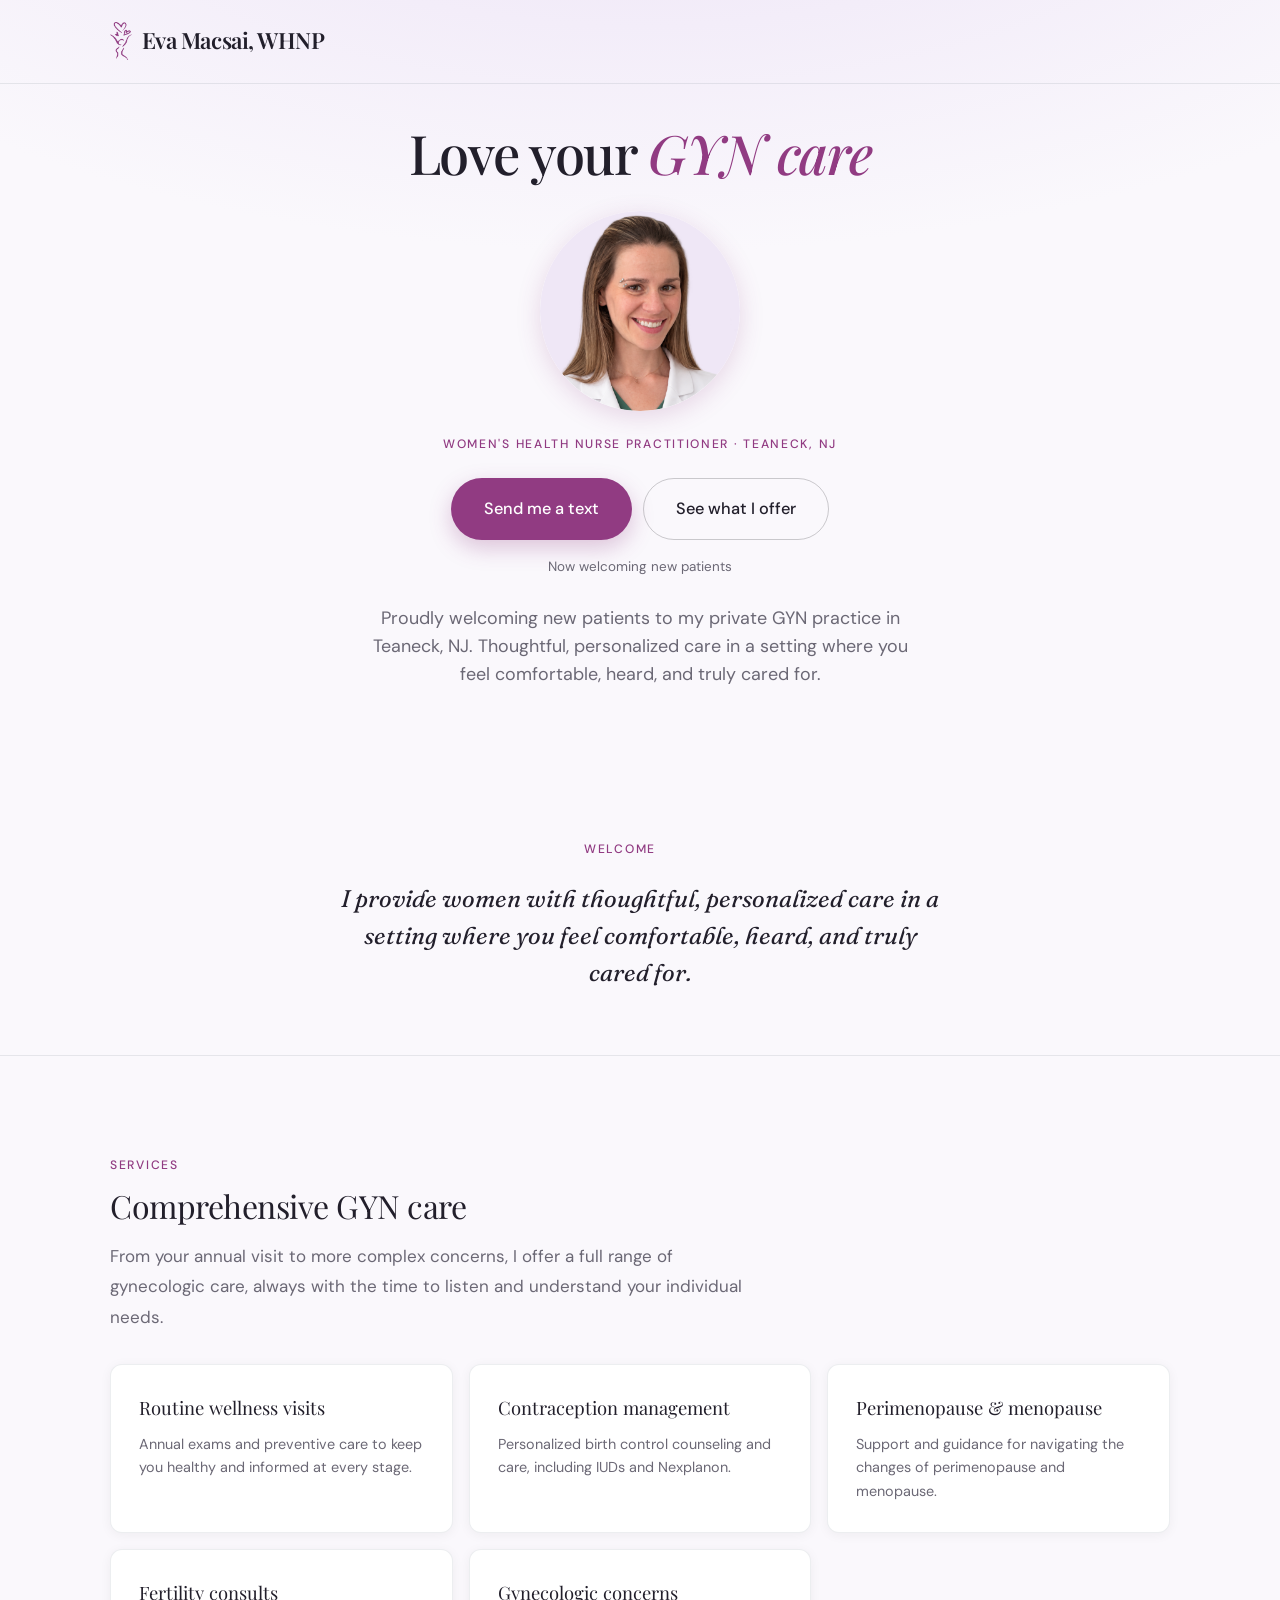
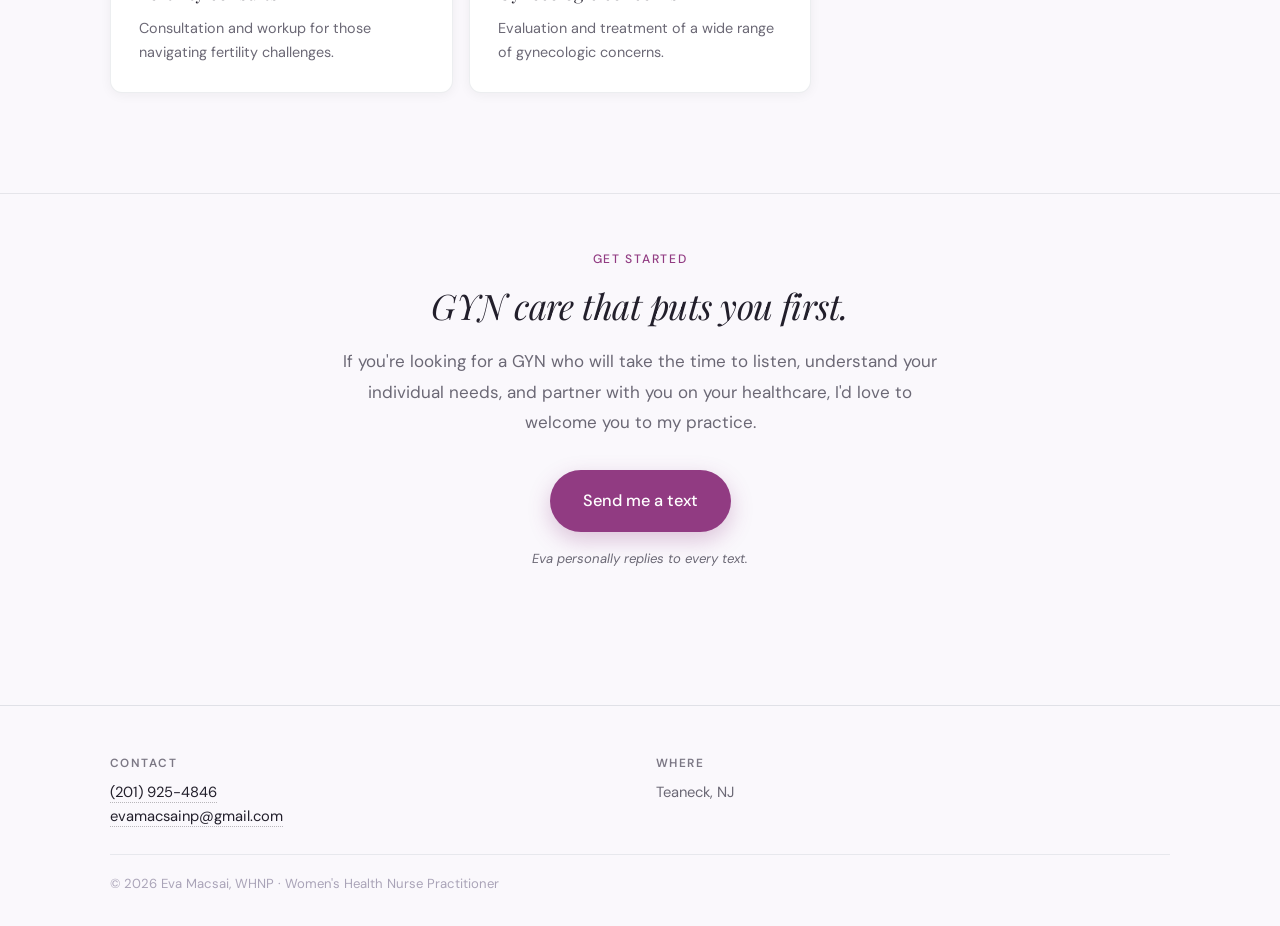
==== index.html @ fea53f20 "Remove solid lavender band on Welcome section (kills hard seam under hero); blends into page backgro" ====
<!DOCTYPE html>
<html lang="en">
<head>
  <meta charset="UTF-8">
  <meta name="viewport" content="width=device-width, initial-scale=1.0">
  <title>Eva Macsai, WHNP · Women's Health · Teaneck, NJ</title>
  <meta name="description" content="Eva Macsai, Women's Health Nurse Practitioner. A private GYN practice in Teaneck, NJ offering thoughtful, personalized care: wellness visits, contraception, menopause support, fertility consults, and more.">
  <link rel="canonical" href="https://evamacsai.com/">

  <meta property="og:type" content="website">
  <meta property="og:site_name" content="Eva Macsai, WHNP">
  <meta property="og:title" content="Eva Macsai, WHNP · Women's Health · Teaneck, NJ">
  <meta property="og:description" content="A private GYN practice in Teaneck, NJ offering thoughtful, personalized care where you feel comfortable, heard, and truly cared for.">
  <meta property="og:url" content="https://evamacsai.com/">
  <meta property="og:image" content="https://evamacsai.com/og-image.jpg">
  <meta property="og:image:width" content="1200">
  <meta property="og:image:height" content="630">
  <meta property="og:image:alt" content="Eva Macsai, WHNP, Women's Health Nurse Practitioner in Teaneck, NJ">

  <meta name="twitter:card" content="summary_large_image">
  <meta name="twitter:title" content="Eva Macsai, WHNP · Women's Health · Teaneck, NJ">
  <meta name="twitter:description" content="A private GYN practice in Teaneck, NJ offering thoughtful, personalized care where you feel comfortable, heard, and truly cared for.">
  <meta name="twitter:image" content="https://evamacsai.com/og-image.jpg">

  <meta name="theme-color" content="#913b82">
  <link rel="icon" href="favicon.svg" type="image/svg+xml">

  <link rel="preconnect" href="https://fonts.googleapis.com">
  <link rel="preconnect" href="https://fonts.gstatic.com" crossorigin>
  <link href="https://fonts.googleapis.com/css2?family=DM+Sans:wght@400;500;600&family=Fraunces:ital,wght@0,400;0,500;0,600;1,500&family=Playfair+Display:ital,wght@0,400;0,500;0,600;1,400;1,500;1,600&display=swap" rel="stylesheet">
  <link rel="stylesheet" href="style.css">
  <style>:root { --font-display: 'Playfair Display', Georgia, serif; }</style>

  <script type="application/ld+json">
  {
    "@context": "https://schema.org",
    "@type": "MedicalBusiness",
    "name": "Eva Macsai, WHNP",
    "url": "https://evamacsai.com/",
    "telephone": "+1-201-925-4846",
    "email": "evamacsainp@gmail.com",
    "description": "A private GYN practice in Teaneck, NJ offering thoughtful, personalized women's health care.",
    "medicalSpecialty": "Gynecologic",
    "priceRange": "$$",
    "address": {
      "@type": "PostalAddress",
      "addressLocality": "Teaneck",
      "addressRegion": "NJ",
      "addressCountry": "US"
    },
    "founder": {
      "@type": "Person",
      "name": "Eva Macsai",
      "jobTitle": "Women's Health Nurse Practitioner"
    },
    "makesOffer": [
      { "@type": "Offer", "itemOffered": { "@type": "MedicalProcedure", "name": "Routine wellness visits" } },
      { "@type": "Offer", "itemOffered": { "@type": "MedicalProcedure", "name": "Contraception management, including IUDs and Nexplanon" } },
      { "@type": "Offer", "itemOffered": { "@type": "MedicalProcedure", "name": "Perimenopause and menopause support" } },
      { "@type": "Offer", "itemOffered": { "@type": "MedicalProcedure", "name": "Fertility consults and workup" } },
      { "@type": "Offer", "itemOffered": { "@type": "MedicalProcedure", "name": "Evaluation and treatment of gynecologic concerns" } }
    ]
  }
  </script>

</head>
<body>
  <nav class="nav">
    <div class="container nav-inner">
      <a href="/" class="brand"><img src="logo.png" alt="" class="brand-logo"><span class="brand-text">Eva Macsai<span class="brand-suffix">, WHNP</span></span></a>
    </div>
  </nav>

  <!-- HERO -->
  <section class="hero centered" style="padding-top: 2.5rem;">
    <div class="container">
      <h1 class="h1" style="margin-bottom: 1.75rem;">Love your <em>GYN care</em></h1>
      <img src="headshot-round.png" alt="Eva Macsai, WHNP" class="hero-headshot">
      <div class="eyebrow">Women's Health Nurse Practitioner · Teaneck, NJ</div>
      <div class="btns" style="margin-top: 1.5rem;">
        <a href="sms:+12019254846?&body=Hi%20Eva%21%20I%20found%20your%20website%20and%20I%27d%20love%20to%20book%20an%20appointment%20with%20you%20%F0%9F%98%8A" class="btn btn-primary btn-hero">Send me a text</a>
        <a href="#services" class="btn btn-secondary btn-hero">See what I offer</a>
      </div>
      <p class="hero-cta-note">Now welcoming new patients</p>
      <p class="lede" style="margin-top: 1.75rem;">Proudly welcoming new patients to my private GYN practice in Teaneck, NJ. Thoughtful, personalized care in a setting where you feel comfortable, heard, and truly cared for.</p>
    </div>
  </section>

  <!-- WELCOME -->
  <section class="section" style="text-align: center; padding: 4rem 0;">
    <div class="container" style="max-width: 680px;">
      <p class="eyebrow" style="margin-bottom: 1.25rem;">Welcome</p>
      <p style="font-family: var(--font-serif); font-size: clamp(1.2rem, 3vw, 1.5rem); font-style: italic; line-height: 1.55; color: var(--c-fg); margin: 0 auto;">I provide women with thoughtful, personalized care in a setting where you feel comfortable, heard, and truly cared for.</p>
    </div>
  </section>

  <!-- SERVICES -->
  <section class="section" id="services" style="border-top: 1px solid rgba(162,171,181,0.25);">
    <div class="container">
      <p class="eyebrow" style="margin-bottom: 0.75rem;">Services</p>
      <h2 style="font-family: var(--font-display); font-size: clamp(1.5rem, 4vw, 2rem); font-weight: 400; margin-bottom: 1rem;">Comprehensive GYN care</h2>
      <p style="color: var(--c-muted); line-height: 1.8; max-width: 640px; margin-bottom: 2rem;">From your annual visit to more complex concerns, I offer a full range of gynecologic care, always with the time to listen and understand your individual needs.</p>
      <div style="display: grid; grid-template-columns: repeat(auto-fit, minmax(260px, 1fr)); gap: 1rem;">
        <div class="service-card">
          <p style="font-family: var(--font-display); font-size: 1.15rem; font-weight: 400; margin-bottom: 0.6rem;">Routine wellness visits</p>
          <p style="color: var(--c-muted); font-size: 0.9rem; line-height: 1.65; margin: 0;">Annual exams and preventive care to keep you healthy and informed at every stage.</p>
        </div>
        <div class="service-card">
          <p style="font-family: var(--font-display); font-size: 1.15rem; font-weight: 400; margin-bottom: 0.6rem;">Contraception management</p>
          <p style="color: var(--c-muted); font-size: 0.9rem; line-height: 1.65; margin: 0;">Personalized birth control counseling and care, including IUDs and Nexplanon.</p>
        </div>
        <div class="service-card">
          <p style="font-family: var(--font-display); font-size: 1.15rem; font-weight: 400; margin-bottom: 0.6rem;">Perimenopause &amp; menopause</p>
          <p style="color: var(--c-muted); font-size: 0.9rem; line-height: 1.65; margin: 0;">Support and guidance for navigating the changes of perimenopause and menopause.</p>
        </div>
        <div class="service-card">
          <p style="font-family: var(--font-display); font-size: 1.15rem; font-weight: 400; margin-bottom: 0.6rem;">Fertility consults</p>
          <p style="color: var(--c-muted); font-size: 0.9rem; line-height: 1.65; margin: 0;">Consultation and workup for those navigating fertility challenges.</p>
        </div>
        <div class="service-card">
          <p style="font-family: var(--font-display); font-size: 1.15rem; font-weight: 400; margin-bottom: 0.6rem;">Gynecologic concerns</p>
          <p style="color: var(--c-muted); font-size: 0.9rem; line-height: 1.65; margin: 0;">Evaluation and treatment of a wide range of gynecologic concerns.</p>
        </div>
      </div>
    </div>
  </section>

  <!-- CLOSING / INVITATION -->
  <section class="section" style="border-top: 1px solid rgba(162,171,181,0.25); text-align: center; padding-top: 3.5rem; padding-bottom: 3.5rem;">
    <div class="container" style="max-width: 640px;">
      <p class="eyebrow" style="margin-bottom: 1rem;">Get started</p>
      <h2 style="font-family: var(--font-display); font-size: clamp(1.5rem, 4vw, 2.2rem); font-weight: 400; font-style: italic; margin-bottom: 1.25rem;">GYN care that puts you first.</h2>
      <p style="color: var(--c-muted); line-height: 1.8; margin-bottom: 2rem;">If you're looking for a GYN who will take the time to listen, understand your individual needs, and partner with you on your healthcare, I'd love to welcome you to my practice.</p>
      <div class="btns" style="justify-content: center; margin-bottom: 1rem;">
        <a href="sms:+12019254846?&body=Hi%20Eva%21%20I%20found%20your%20website%20and%20I%27d%20love%20to%20book%20an%20appointment%20with%20you%20%F0%9F%98%8A" class="btn btn-primary btn-hero">Send me a text</a>
      </div>
      <p style="font-size: 0.82rem; color: var(--c-muted); font-style: italic;">Eva personally replies to every text.</p>
    </div>
  </section>

  <footer class="footer">
    <div class="container">
      <div class="footer-grid">
        <div>
          <h4>Contact</h4>
          <a href="tel:+12019254846">(201) 925-4846</a><br>
          <a href="mailto:evamacsainp@gmail.com">evamacsainp@gmail.com</a>
        </div>
        <div>
          <h4>Where</h4>
          Teaneck, NJ
        </div>
      </div>
      <div class="footer-bottom">
        © 2026 Eva Macsai, WHNP · Women's Health Nurse Practitioner
      </div>
    </div>
  </footer>

</body>
</html>
---- style.css ----
:root {
  --c-cyan: #b489d6;
  --c-cyan-light: #ddccef;
  --c-mauve: #913b82;
  --c-gray-mid: #7c7885;
  --c-gray-light: #aaa4b8;
  --c-bg: #faf8fc;
  --c-fg: #221f2b;
  --c-muted: #6b6875;
  --font-serif: 'Fraunces', Georgia, serif;
  --font-sans: 'DM Sans', system-ui, -apple-system, sans-serif;
  /* --font-display is set inline in templates/base.html from render.py's DISPLAY_FONT constant.
     Edit DISPLAY_FONT in render.py to swap; the default below is a safety fallback. */
  --font-display: 'Playfair Display', Georgia, serif;
  --max: 1100px;
}

* { box-sizing: border-box; margin: 0; padding: 0; }

html { scroll-behavior: smooth; }

body {
  font-family: var(--font-sans);
  font-size: 17px;
  line-height: 1.6;
  color: var(--c-fg);
  background: radial-gradient(1100px 560px at 50% 90px, #e7d8f5, var(--c-bg) 68%) no-repeat var(--c-bg);
  -webkit-font-smoothing: antialiased;
  text-rendering: optimizeLegibility;
}
/* On wider screens the glow becomes a defined "spotlight" — soften it into a
   gentle ambient top-wash so desktop doesn't read as busy. */
@media (min-width: 768px) {
  body {
    background: radial-gradient(1700px 780px at 50% -200px, #ece2f6, var(--c-bg) 58%) no-repeat var(--c-bg);
  }
}

.container {
  max-width: var(--max);
  margin: 0 auto;
  padding: 0 1.25rem;
}

/* Nav */
.nav {
  padding: 1.4rem 0;
  border-bottom: 1px solid rgba(162, 171, 181, 0.25);
}
.nav-inner {
  display: flex;
  align-items: baseline;
  justify-content: space-between;
}
.brand {
  font-family: var(--font-display);
  font-weight: 600;
  font-size: 1.4rem;
  letter-spacing: -0.02em;
  color: var(--c-fg);
  text-decoration: none;
  display: inline-flex;
  align-items: center;
  gap: 10px;
}
.brand-logo {
  height: 38px;
  width: auto;
  display: block;
}
/* Large centered logo mark for the homepage hero */
.hero-logo {
  height: 120px;
  width: auto;
  display: block;
  margin: 0 auto 1.25rem;
}
/* Circular framed headshot for the homepage hero */
.hero-headshot {
  width: 200px;
  height: 200px;
  border-radius: 50%;
  display: block;
  margin: 0 auto 1.5rem;
  box-shadow: 0 6px 24px rgba(145, 59, 130, 0.18);
}
.nav-links {
  display: flex;
  gap: 1.6rem;
  font-size: 0.95rem;
}
.nav-links a {
  color: var(--c-fg);
  text-decoration: none;
  transition: color 0.15s ease;
}
.nav-links a:hover, .nav-links a.active { color: var(--c-mauve); }
.nav-links a.active {
  text-decoration: underline;
  text-decoration-thickness: 2px;
  text-underline-offset: 6px;
}
/* Primary call-to-action in the nav — always visually obvious */
.nav-links a.nav-cta {
  background: var(--c-cyan);
  color: var(--c-fg);
  padding: 0.55rem 1.2rem;
  border-radius: 999px;
  font-weight: 600;
  text-decoration: none;
  transition: background 0.12s ease, transform 0.12s ease;
}
.nav-links a.nav-cta:hover {
  background: #9d6cc6;
  color: var(--c-fg);
  transform: translateY(-1px);
}

/* Hero */
.hero {
  padding: 4.5rem 0 3.5rem;
}
.hero.compact {
  padding: 2.5rem 0 1.5rem;
}
/* Homepage hero: centered on all viewports (mobile already centers all
   heroes via the 480px media query below). */
.hero.centered .container { text-align: center; }
.hero.centered .lede { margin-left: auto; margin-right: auto; }
.hero.centered .btns { justify-content: center; }
.eyebrow {
  font-size: 0.76rem;
  letter-spacing: 0.14em;
  text-transform: uppercase;
  color: var(--c-mauve);
  font-weight: 500;
  margin-bottom: 1.1rem;
}
.h1 {
  font-family: var(--font-display);
  font-weight: 500;
  font-size: clamp(2.2rem, 5.5vw, 3.4rem);
  line-height: 1.08;
  letter-spacing: -0.025em;
  margin-bottom: 1.25rem;
  color: var(--c-fg);
}
.h1 em {
  font-style: italic;
  color: var(--c-mauve);
}
.lede {
  font-size: 1.12rem;
  color: var(--c-muted);
  max-width: 540px;
  margin-bottom: 2rem;
  line-height: 1.55;
}

/* Buttons */
.btns { display: flex; gap: 0.7rem; flex-wrap: wrap; }
.btn[href^="tel:"] { pointer-events: none; cursor: default; opacity: 0.55; }
@media (pointer: coarse) {
  .btn[href^="tel:"] { pointer-events: auto; cursor: pointer; opacity: 1; }
}
.btn {
  display: inline-block;
  padding: 0.85rem 1.4rem;
  border-radius: 999px;
  font-weight: 500;
  font-size: 0.95rem;
  text-decoration: none;
  transition: transform 0.12s ease, background 0.12s ease, border-color 0.15s ease, color 0.15s ease;
  border: 1px solid transparent;
  cursor: pointer;
  font-family: inherit;
}
.btn-primary {
  background: var(--c-mauve);
  color: #fff;
}
.btn-primary:hover { background: #7c3370; }
.btn-secondary {
  background: transparent;
  color: var(--c-fg);
  border-color: rgba(31, 31, 34, 0.22);
}
.btn-secondary:hover { border-color: var(--c-mauve); color: var(--c-mauve); }
.btn-hero {
  padding: 1.05rem 2rem;
  font-size: 1.02rem;
}
.btn-hero.btn-primary {
  box-shadow: 0 8px 22px rgba(145, 59, 130, 0.28);
}
.btn-hero.btn-primary:hover {
  box-shadow: 0 10px 26px rgba(145, 59, 130, 0.34);
  transform: translateY(-1px);
}
.hero-cta-note {
  font-size: 0.84rem;
  color: var(--c-muted);
  margin-top: 1rem;
}

/* Sections */
.section { padding: 6.25rem 0; }
.section h2 {
  font-family: var(--font-serif);
  font-weight: 500;
  font-size: clamp(1.7rem, 4vw, 2.2rem);
  letter-spacing: -0.015em;
  margin-bottom: 1.4rem;
  line-height: 1.15;
}
.section p { margin-bottom: 0.9rem; max-width: 600px; }
.section p:last-child { margin-bottom: 0; }

/* Schedule snapshot (homepage) */
.snapshot-row {
  display: grid;
  grid-template-columns: 3.2rem 1fr auto;
  gap: 0.9rem;
  padding: 0.7rem 0;
  border-bottom: 1px solid rgba(162, 171, 181, 0.22);
  font-size: 0.97rem;
  align-items: center;
}
.snapshot-row:last-of-type { border-bottom: none; }
.snapshot-day {
  font-weight: 600;
  font-size: 0.78rem;
  letter-spacing: 0.08em;
  text-transform: uppercase;
  color: var(--c-gray-mid);
}
.snapshot-time { font-weight: 500; color: var(--c-fg); margin-right: 0.45rem; }
.tag {
  font-size: 0.74rem;
  letter-spacing: 0.04em;
  padding: 0.22rem 0.65rem;
  border-radius: 999px;
  white-space: nowrap;
  font-weight: 500;
}
.tag-hiit { background: var(--c-cyan); color: var(--c-fg); }
.tag-strength { background: var(--c-mauve); color: #fff; }
.tag-pre { background: var(--c-cyan-light); color: var(--c-fg); }
.tag-1on1 { background: rgba(162, 171, 181, 0.35); color: var(--c-fg); }

.see-more {
  display: inline-block;
  margin-top: 1.4rem;
  color: var(--c-mauve);
  text-decoration: none;
  font-weight: 500;
  font-size: 0.95rem;
}
.see-more:hover { color: var(--c-fg); }

/* Full schedule day blocks */
.day-block { padding: 1.6rem 0; border-top: 1px solid rgba(162, 171, 181, 0.25); }
.day-block:first-child { border-top: none; padding-top: 0.5rem; }
.day-block h3 {
  font-family: var(--font-sans);
  font-weight: 600;
  font-size: 0.78rem;
  letter-spacing: 0.12em;
  text-transform: uppercase;
  color: var(--c-mauve);
  margin-bottom: 0.85rem;
}
.session {
  display: grid;
  grid-template-columns: 5.5rem 1fr;
  gap: 0.9rem;
  padding: 0.55rem 0;
  align-items: baseline;
}
.session-time { color: var(--c-fg); font-weight: 500; font-variant-numeric: tabular-nums; }
.session-name { color: var(--c-fg); }
.session-note { color: var(--c-muted); font-size: 0.86rem; display: block; margin-top: 0.1rem; }
.session-closed { color: var(--c-gray-light); font-style: italic; padding: 0.4rem 0; }

/* Services grid (homepage) */
.service-card {
  background: #fff;
  border-radius: 12px;
  padding: 1.75rem;
  border: 1px solid rgba(162, 171, 181, 0.2);
  box-shadow: 0 2px 12px rgba(0, 0, 0, 0.05);
  transition: transform 0.2s ease, box-shadow 0.2s ease;
}
.service-card:hover {
  transform: translateY(-3px);
  box-shadow: 0 6px 20px rgba(0, 0, 0, 0.09);
}

/* Testimonial */
.quote {
  font-family: var(--font-serif);
  font-weight: 400;
  font-size: 1.18rem;
  line-height: 1.5;
  color: var(--c-fg);
  margin-bottom: 0.55rem;
  padding-left: 1.4rem;
  border-left: 2px solid var(--c-cyan);
  max-width: 600px;
}
.quote-attr {
  font-size: 0.9rem;
  color: var(--c-muted);
  padding-left: 1.4rem;
  margin-bottom: 2.2rem;
}
.quote-attr:last-child { margin-bottom: 0; }

/* Form */
form .field { margin-bottom: 1.15rem; }
form label {
  display: block;
  font-size: 0.84rem;
  color: var(--c-gray-mid);
  margin-bottom: 0.35rem;
  font-weight: 500;
  letter-spacing: 0.01em;
}
form input, form textarea, form select {
  width: 100%;
  padding: 0.75rem 0.9rem;
  border: 1px solid rgba(31, 31, 34, 0.16);
  border-radius: 8px;
  font-family: inherit;
  font-size: 1rem;
  background: #fff;
  color: var(--c-fg);
  transition: border-color 0.15s ease, box-shadow 0.15s ease;
}
form input:focus, form textarea:focus, form select:focus {
  outline: none;
  border-color: var(--c-cyan);
  box-shadow: 0 0 0 3px rgba(180, 137, 214, 0.3);
}
form input:user-invalid, form textarea:user-invalid,
form input[aria-invalid="true"], form textarea[aria-invalid="true"] {
  border-color: #c53030;
  box-shadow: 0 0 0 3px rgba(197, 48, 48, 0.15);
}
form .err {
  display: block;
  margin-top: 0.35rem;
  font-size: 0.82rem;
  color: #c53030;
  line-height: 1.3;
}
form .err:empty { display: none; }
form textarea { min-height: 120px; resize: vertical; line-height: 1.5; }
.field-group-hint { font-size: 0.88rem; color: var(--c-muted); margin: 0.4rem 0 0.8rem; }

/* Optional extra questions on the inquiry form (simple by default, expandable) */
form .form-more {
  margin: 0.4rem 0 1.4rem;
  border: 1px solid rgba(31, 31, 34, 0.12);
  border-radius: 8px;
  background: #fff;
}
form .form-more summary {
  cursor: pointer;
  padding: 0.85rem 1rem;
  font-size: 0.9rem;
  font-weight: 500;
  color: var(--c-mauve);
}
form .form-more summary:hover { color: var(--c-fg); }
form .form-more[open] summary {
  border-bottom: 1px solid rgba(31, 31, 34, 0.08);
  margin-bottom: 1rem;
}
form .form-more .field { padding: 0 1rem; }
form .form-more .field:last-child { padding-bottom: 1.1rem; }

/* Breadcrumbs (inner pages only) */
.breadcrumbs { font-size: 0.85rem; color: var(--c-muted); padding: 1rem 0 0; font-family: var(--font-sans); }
.breadcrumbs a { color: var(--c-fg); text-decoration: none; border-bottom: 1px dotted rgba(31, 31, 34, 0.3); }
.breadcrumbs a:hover { border-bottom-color: var(--c-fg); }
.breadcrumbs .sep { color: var(--c-gray-light); margin: 0 0.25rem; }
.breadcrumbs [aria-current="page"] { color: var(--c-fg); }

.note {
  background: rgba(221, 204, 239, 0.35);
  border-left: 3px solid var(--c-cyan);
  padding: 0.9rem 1.1rem;
  border-radius: 6px;
  font-size: 0.93rem;
  color: var(--c-fg);
  margin-bottom: 1.6rem;
  max-width: 600px;
  line-height: 1.5;
}

/* Footer */
.footer {
  padding: 3rem 0 2rem;
  margin-top: 5rem;
  border-top: 1px solid rgba(162, 171, 181, 0.3);
  color: var(--c-muted);
  font-size: 0.92rem;
}
.footer-grid {
  display: grid;
  grid-template-columns: 1fr 1fr;
  gap: 2rem;
  margin-bottom: 1.6rem;
}
.footer-grid h4 {
  font-size: 0.74rem;
  letter-spacing: 0.12em;
  text-transform: uppercase;
  color: var(--c-gray-mid);
  margin-bottom: 0.55rem;
  font-weight: 600;
}
.footer-grid a { color: var(--c-fg); text-decoration: none; border-bottom: 1px dotted rgba(31, 31, 34, 0.3); }
.footer-grid a:hover { color: var(--c-mauve); border-bottom-color: var(--c-mauve); }
.footer-bottom {
  font-size: 0.82rem;
  color: var(--c-gray-light);
  padding-top: 1.1rem;
  border-top: 1px solid rgba(162, 171, 181, 0.22);
}

@media (max-width: 480px) {
  .nav-links { gap: 1.1rem; font-size: 0.9rem; }
  .snapshot-row { grid-template-columns: 2.6rem 1fr; gap: 0.6rem; }
  .snapshot-row .tag { grid-column: 1 / -1; justify-self: start; margin-top: 0.15rem; }
  .footer-grid { grid-template-columns: 1fr; gap: 1.4rem; }
  .hero { padding: 3rem 0 2.5rem; }
  .hero .container { text-align: center; }
  .hero .btns { justify-content: center; }
  .session { grid-template-columns: 4.6rem 1fr; }
  .section { padding: 3.75rem 0; }
  /* Full-width stacked CTA buttons on mobile */
  .btns { flex-direction: column; gap: 0.7rem; }
  .btns .btn { width: 100%; }
}
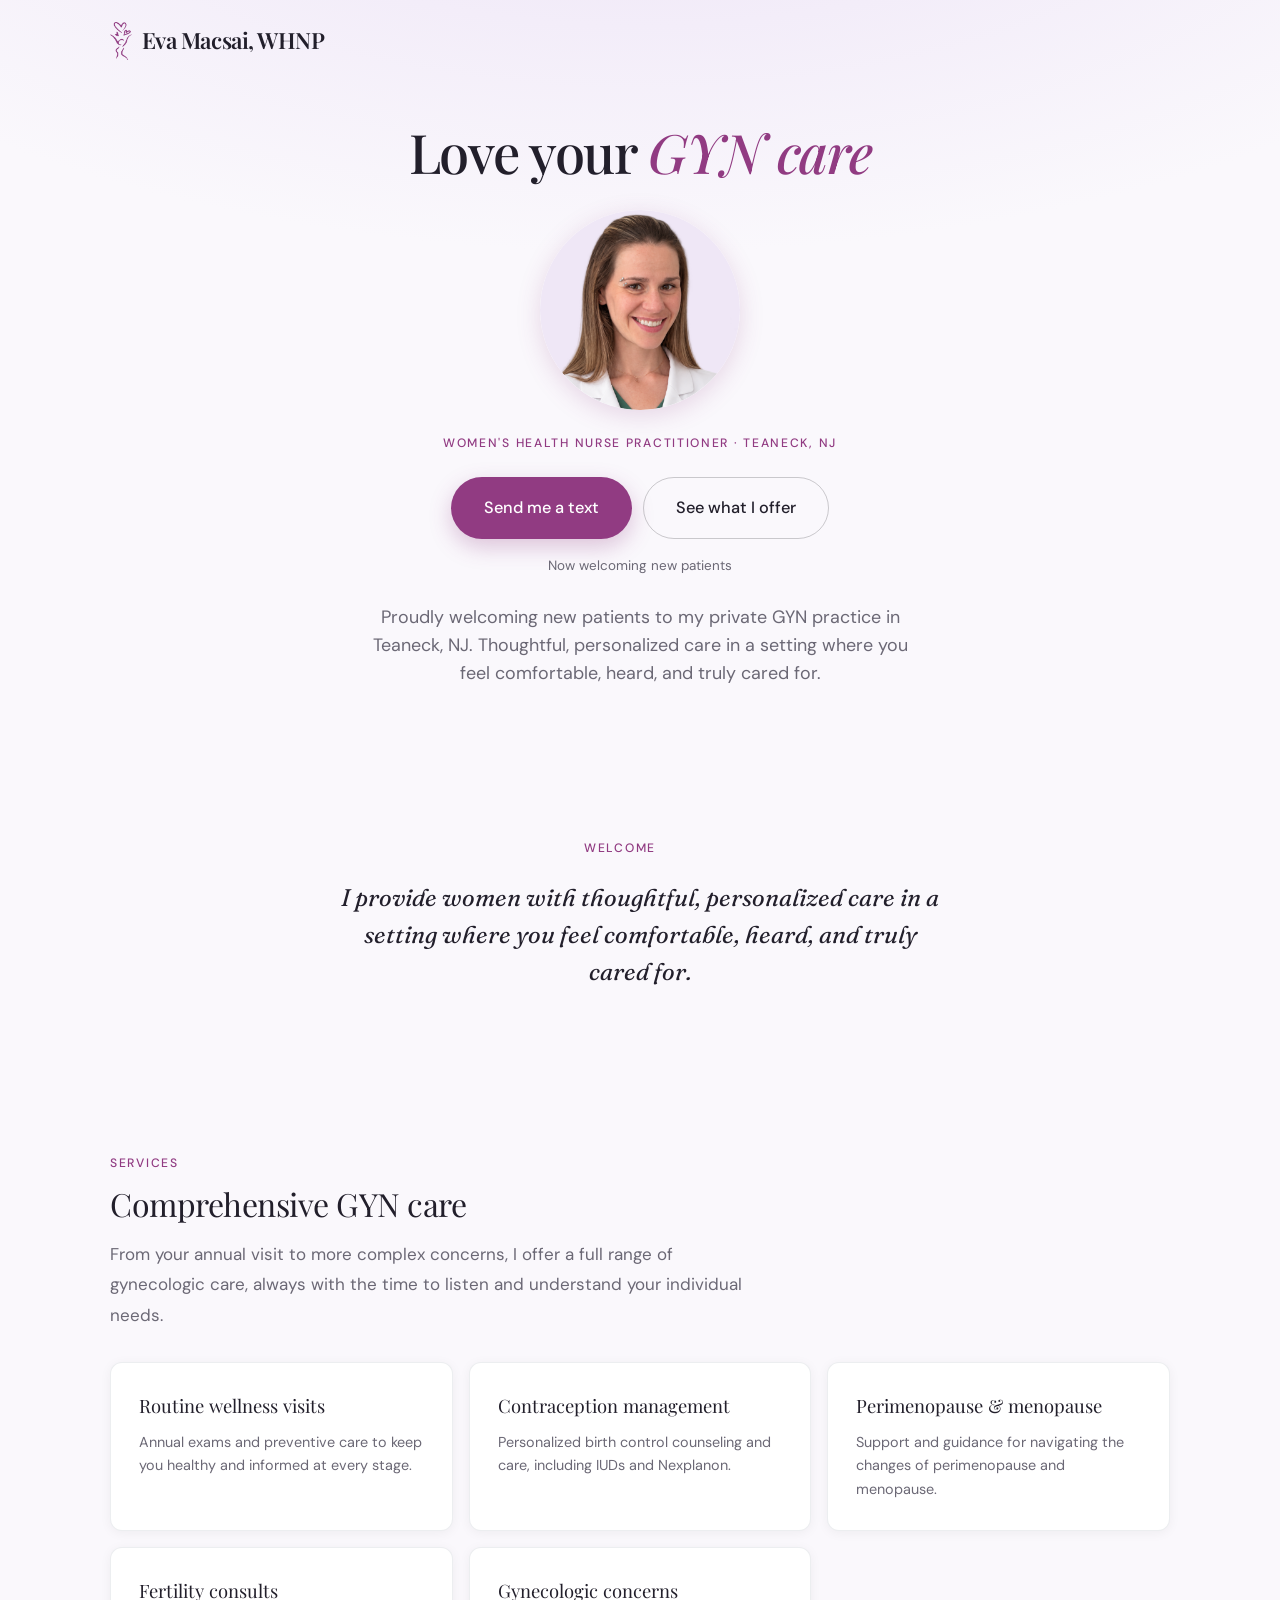
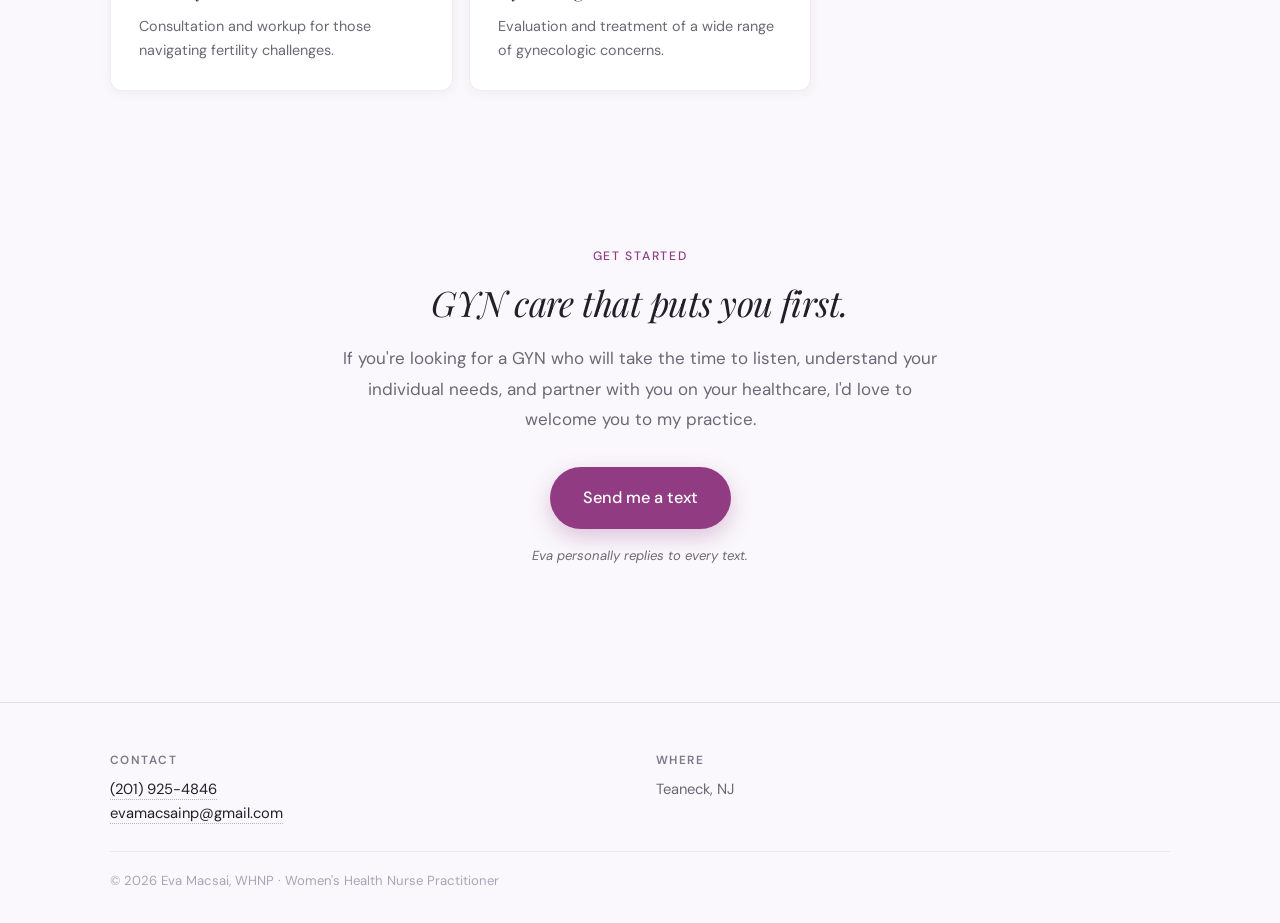
==== commit 5042b189: "Remove orphaned divider lines (services/closing dividers + nav border) now that sections share one b" ====
--- a/index.html
+++ b/index.html
@@ -95,7 +95,7 @@
   </section>
 
   <!-- SERVICES -->
-  <section class="section" id="services" style="border-top: 1px solid rgba(162,171,181,0.25);">
+  <section class="section" id="services">
     <div class="container">
       <p class="eyebrow" style="margin-bottom: 0.75rem;">Services</p>
       <h2 style="font-family: var(--font-display); font-size: clamp(1.5rem, 4vw, 2rem); font-weight: 400; margin-bottom: 1rem;">Comprehensive GYN care</h2>
@@ -126,7 +126,7 @@
   </section>
 
   <!-- CLOSING / INVITATION -->
-  <section class="section" style="border-top: 1px solid rgba(162,171,181,0.25); text-align: center; padding-top: 3.5rem; padding-bottom: 3.5rem;">
+  <section class="section" style="text-align: center; padding-top: 3.5rem; padding-bottom: 3.5rem;">
     <div class="container" style="max-width: 640px;">
       <p class="eyebrow" style="margin-bottom: 1rem;">Get started</p>
       <h2 style="font-family: var(--font-display); font-size: clamp(1.5rem, 4vw, 2.2rem); font-weight: 400; font-style: italic; margin-bottom: 1.25rem;">GYN care that puts you first.</h2>
--- a/style.css
+++ b/style.css
@@ -45,7 +45,6 @@
 /* Nav */
 .nav {
   padding: 1.4rem 0;
-  border-bottom: 1px solid rgba(162, 171, 181, 0.25);
 }
 .nav-inner {
   display: flex;
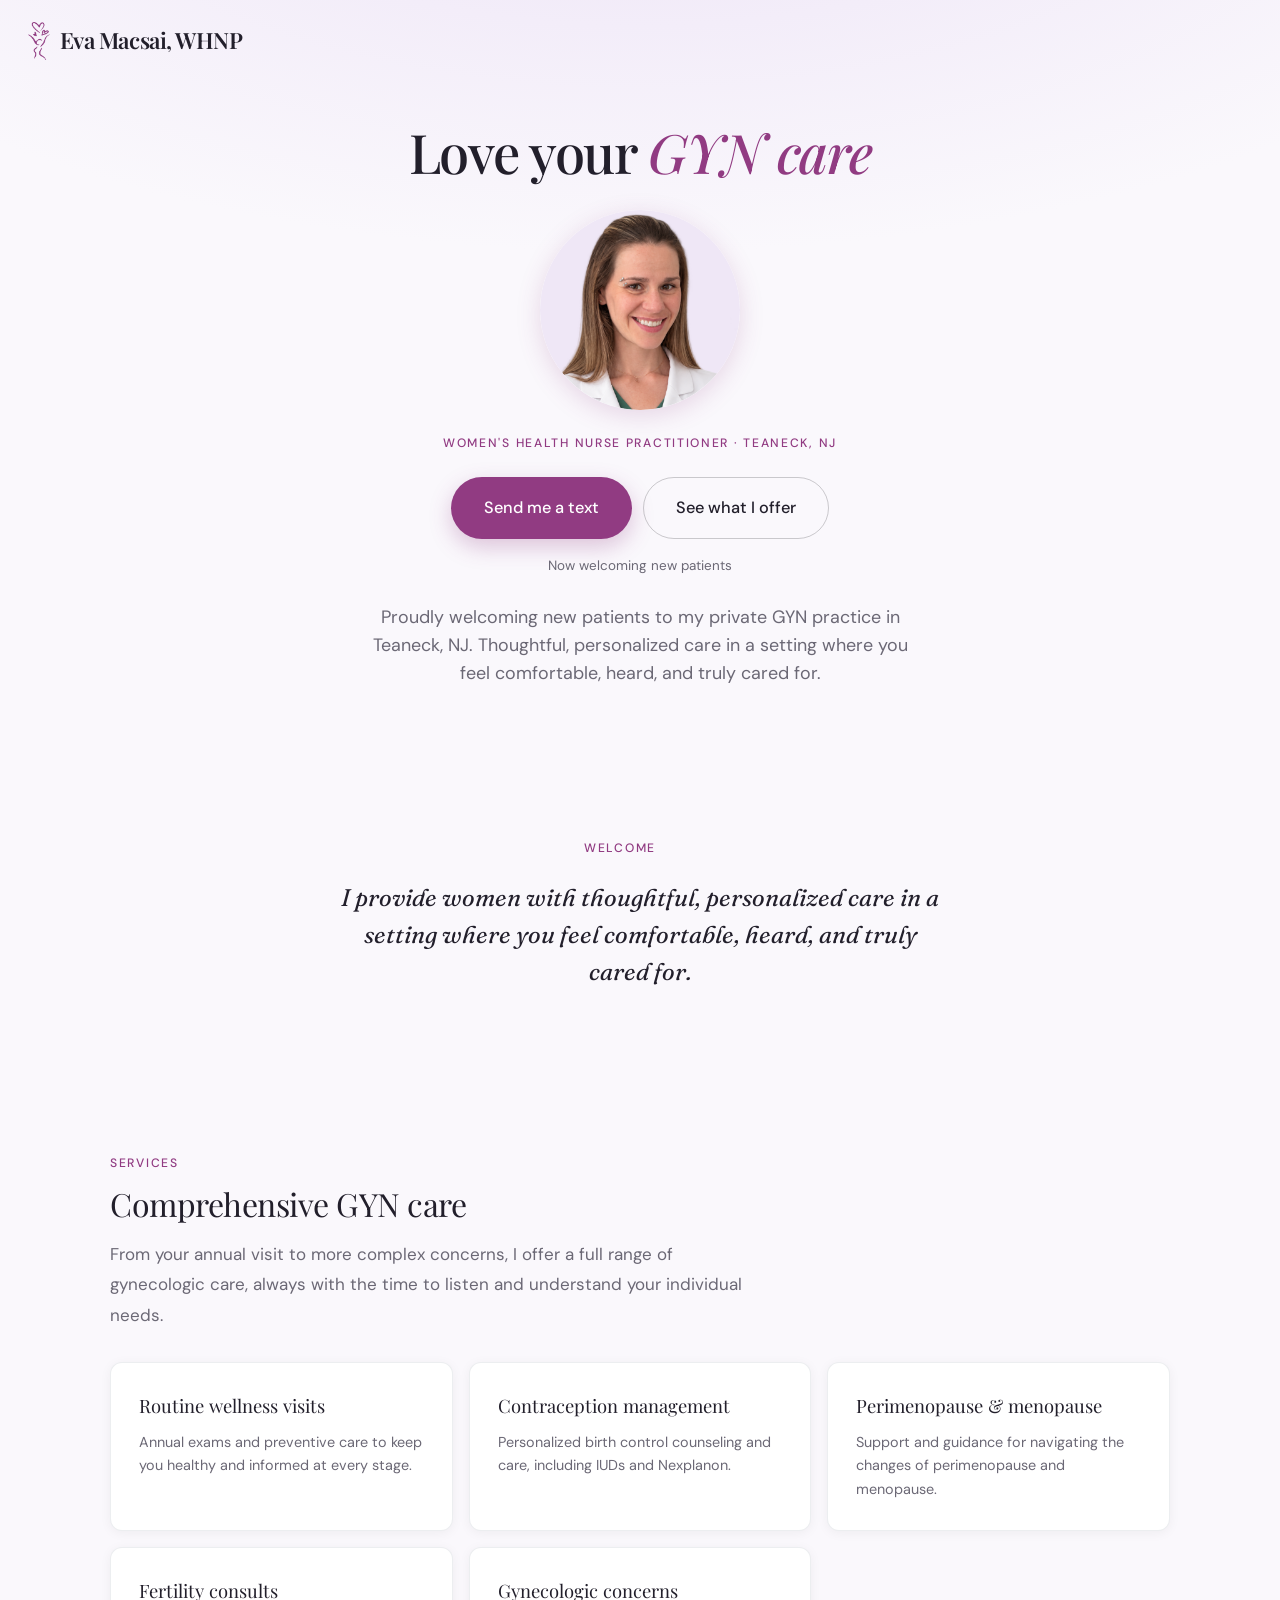
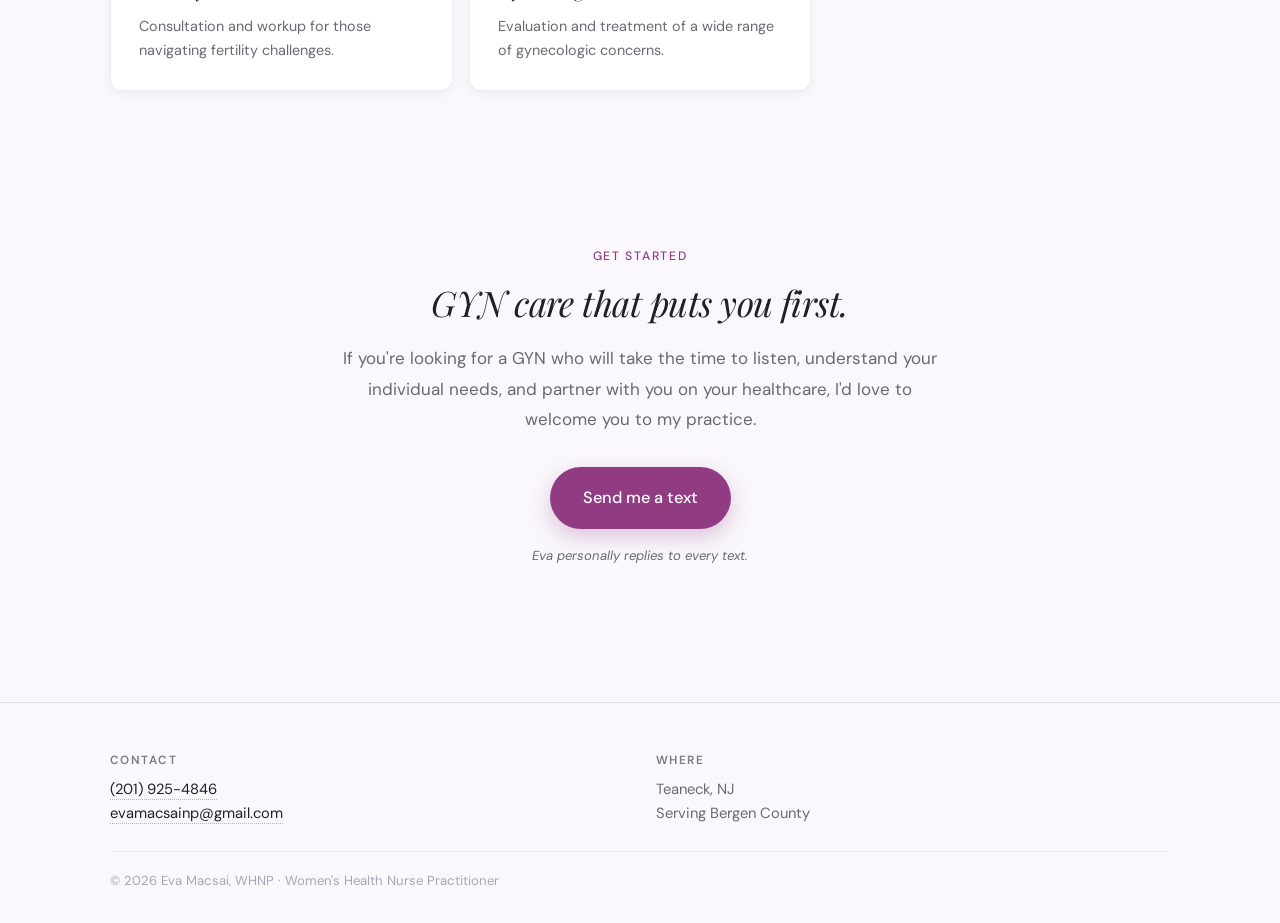
==== commit bcbcbd4a: "Footer: add 'Serving Bergen County' to Where (match Nikfit)" ====
--- a/index.html
+++ b/index.html
@@ -148,7 +148,8 @@
         </div>
         <div>
           <h4>Where</h4>
-          Teaneck, NJ
+          Teaneck, NJ<br>
+          Serving Bergen County
         </div>
       </div>
       <div class="footer-bottom">
--- a/style.css
+++ b/style.css
@@ -46,6 +46,13 @@
 .nav {
   padding: 1.4rem 0;
 }
+/* Nav spans full width so the logo/name hugs the left edge instead of
+   floating in from the centered content column on wide screens. */
+.nav .container {
+  max-width: 100%;
+  padding-left: 1.75rem;
+  padding-right: 1.75rem;
+}
 .nav-inner {
   display: flex;
   align-items: baseline;
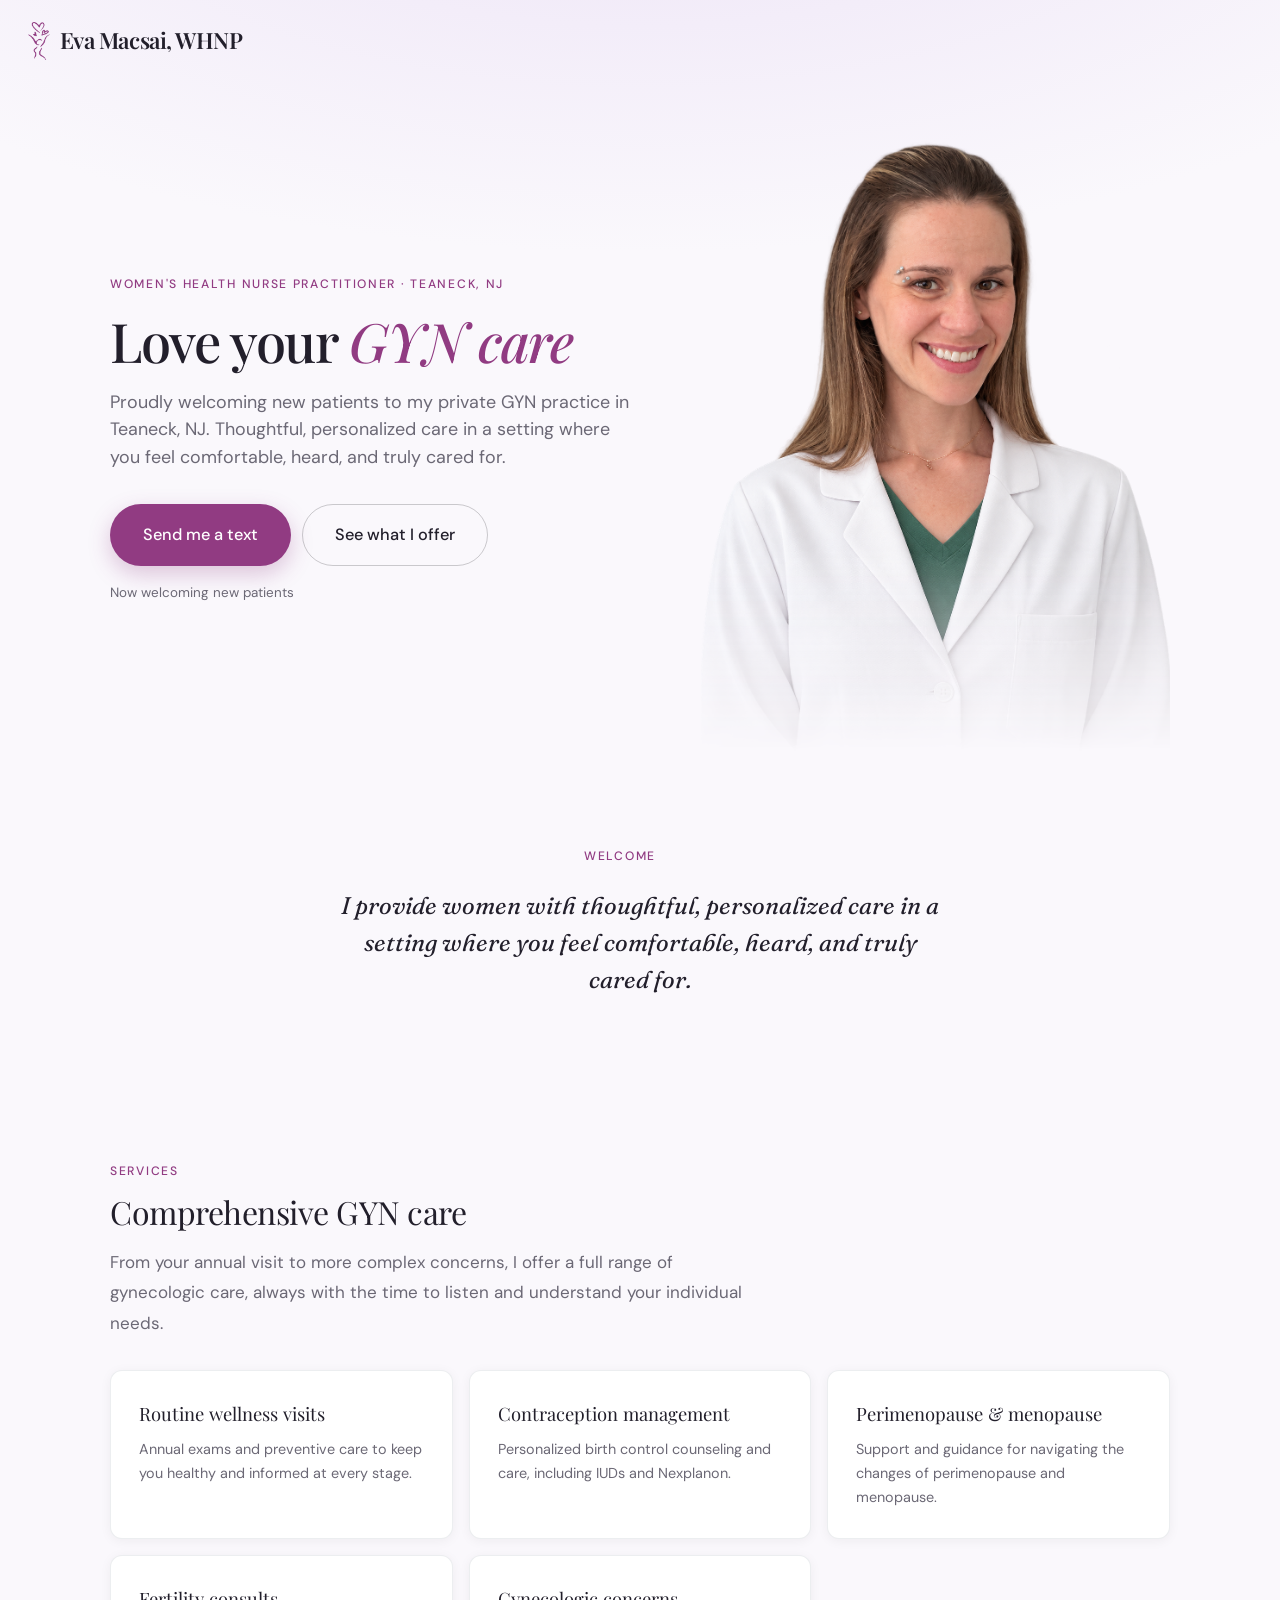
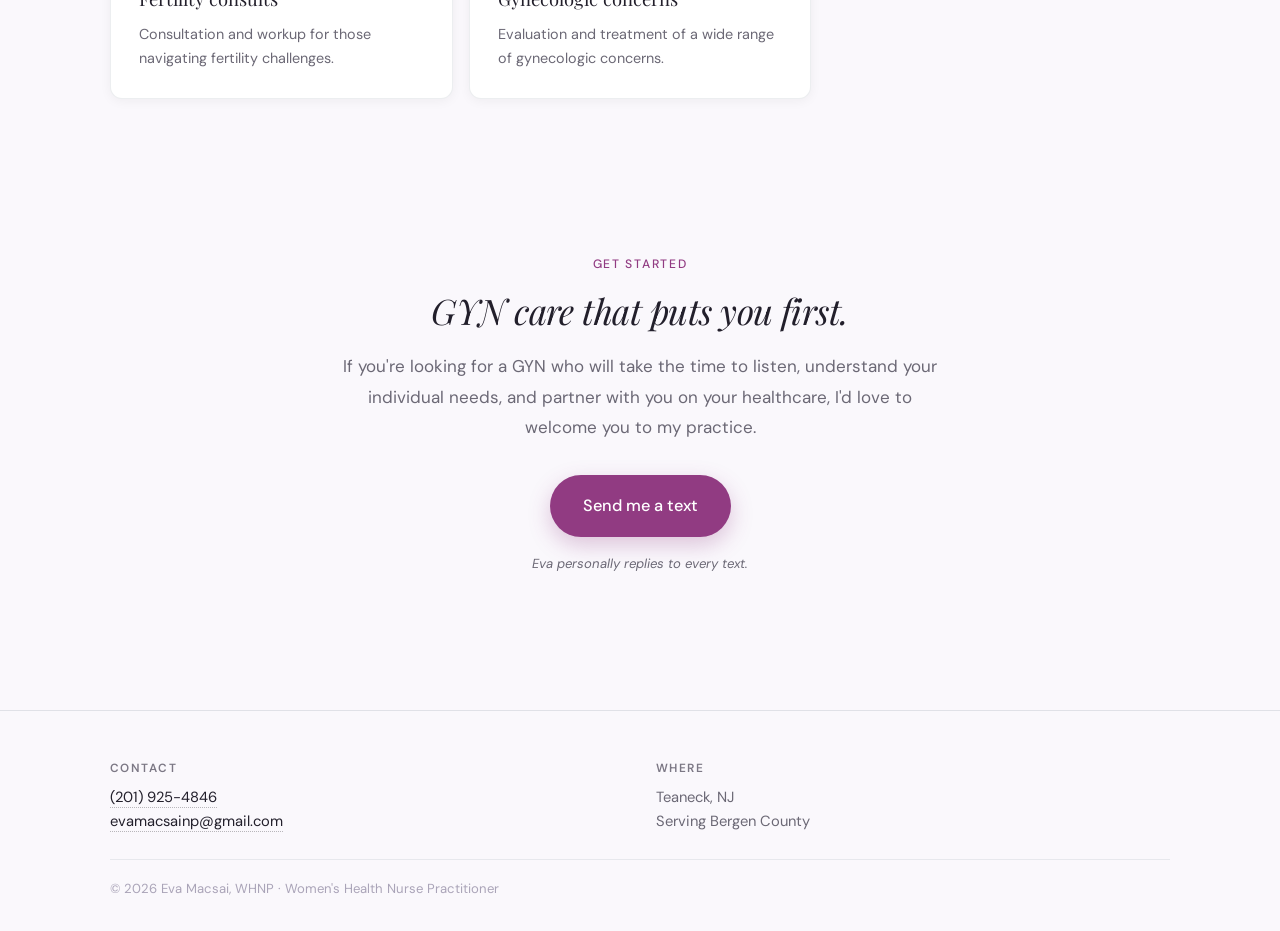
==== commit 098144ca: "Add desktop two-column hero (text left, photo right); mobile unchanged" ====
--- a/index.html
+++ b/index.html
@@ -23,7 +23,8 @@
   <meta name="twitter:image" content="https://evamacsai.com/og-image.jpg">
 
   <meta name="theme-color" content="#913b82">
-  <link rel="icon" href="favicon.svg" type="image/svg+xml">
+  <link rel="icon" type="image/png" href="favicon.png">
+  <link rel="apple-touch-icon" href="favicon.png">
 
   <link rel="preconnect" href="https://fonts.googleapis.com">
   <link rel="preconnect" href="https://fonts.gstatic.com" crossorigin>
@@ -39,6 +40,7 @@
     "url": "https://evamacsai.com/",
     "telephone": "+1-201-925-4846",
     "email": "evamacsainp@gmail.com",
+    "image": "https://evamacsai.com/og-image.jpg",
     "description": "A private GYN practice in Teaneck, NJ offering thoughtful, personalized women's health care.",
     "medicalSpecialty": "Gynecologic",
     "priceRange": "$$",
@@ -46,8 +48,10 @@
       "@type": "PostalAddress",
       "addressLocality": "Teaneck",
       "addressRegion": "NJ",
+      "postalCode": "07666",
       "addressCountry": "US"
     },
+    "areaServed": { "@type": "AdministrativeArea", "name": "Bergen County, NJ" },
     "founder": {
       "@type": "Person",
       "name": "Eva Macsai",
@@ -71,8 +75,27 @@
     </div>
   </nav>
 
+  <!-- HERO (desktop two-column) -->
+  <section class="hero hero-desk" style="padding-top: 2.75rem; padding-bottom: 2rem;">
+    <div class="container hero-2col">
+      <div class="col-text">
+        <div class="eyebrow">Women's Health Nurse Practitioner · Teaneck, NJ</div>
+        <h1 class="h1" style="margin-top:0.6rem; margin-bottom:1.1rem;">Love your <em>GYN care</em></h1>
+        <p class="lede">Proudly welcoming new patients to my private GYN practice in Teaneck, NJ. Thoughtful, personalized care in a setting where you feel comfortable, heard, and truly cared for.</p>
+        <div class="btns" style="margin-top:1.75rem;">
+          <a href="sms:+12019254846?&body=Hi%20Eva%21%20I%20found%20your%20website%20and%20I%27d%20love%20to%20book%20an%20appointment%20with%20you%20%F0%9F%98%8A" class="btn btn-primary btn-hero">Send me a text</a>
+          <a href="#services" class="btn btn-secondary btn-hero">See what I offer</a>
+        </div>
+        <p class="hero-cta-note">Now welcoming new patients</p>
+      </div>
+      <div class="col-photo">
+        <img src="headshot-faded.png" alt="Eva Macsai, WHNP">
+      </div>
+    </div>
+  </section>
+
   <!-- HERO -->
-  <section class="hero centered" style="padding-top: 2.5rem;">
+  <section class="hero centered hero-mob" style="padding-top: 2.5rem;">
     <div class="container">
       <h1 class="h1" style="margin-bottom: 1.75rem;">Love your <em>GYN care</em></h1>
       <img src="headshot-round.png" alt="Eva Macsai, WHNP" class="hero-headshot">
--- a/style.css
+++ b/style.css
@@ -450,3 +450,16 @@
   .btns { flex-direction: column; gap: 0.7rem; }
   .btns .btn { width: 100%; }
 }
+
+/* Desktop-only two-column hero; mobile keeps the existing centered hero untouched */
+.hero-desk { display: none; }
+@media (min-width: 820px) {
+  .hero-mob { display: none; }
+  .hero-desk { display: block; }
+}
+.hero-2col { display: flex; align-items: center; gap: 2.5rem; min-height: 500px; }
+.hero-2col .col-text { flex: 1 1 54%; text-align: left; }
+.hero-2col .col-photo { flex: 1 1 46%; align-self: stretch; display: flex; align-items: flex-end; justify-content: flex-end; }
+.hero-2col .col-photo img { width: 100%; max-width: 470px; height: auto; display: block; }
+.hero-2col .col-text .lede { margin-left: 0; max-width: 520px; }
+.hero-2col .col-text .btns { justify-content: flex-start; }
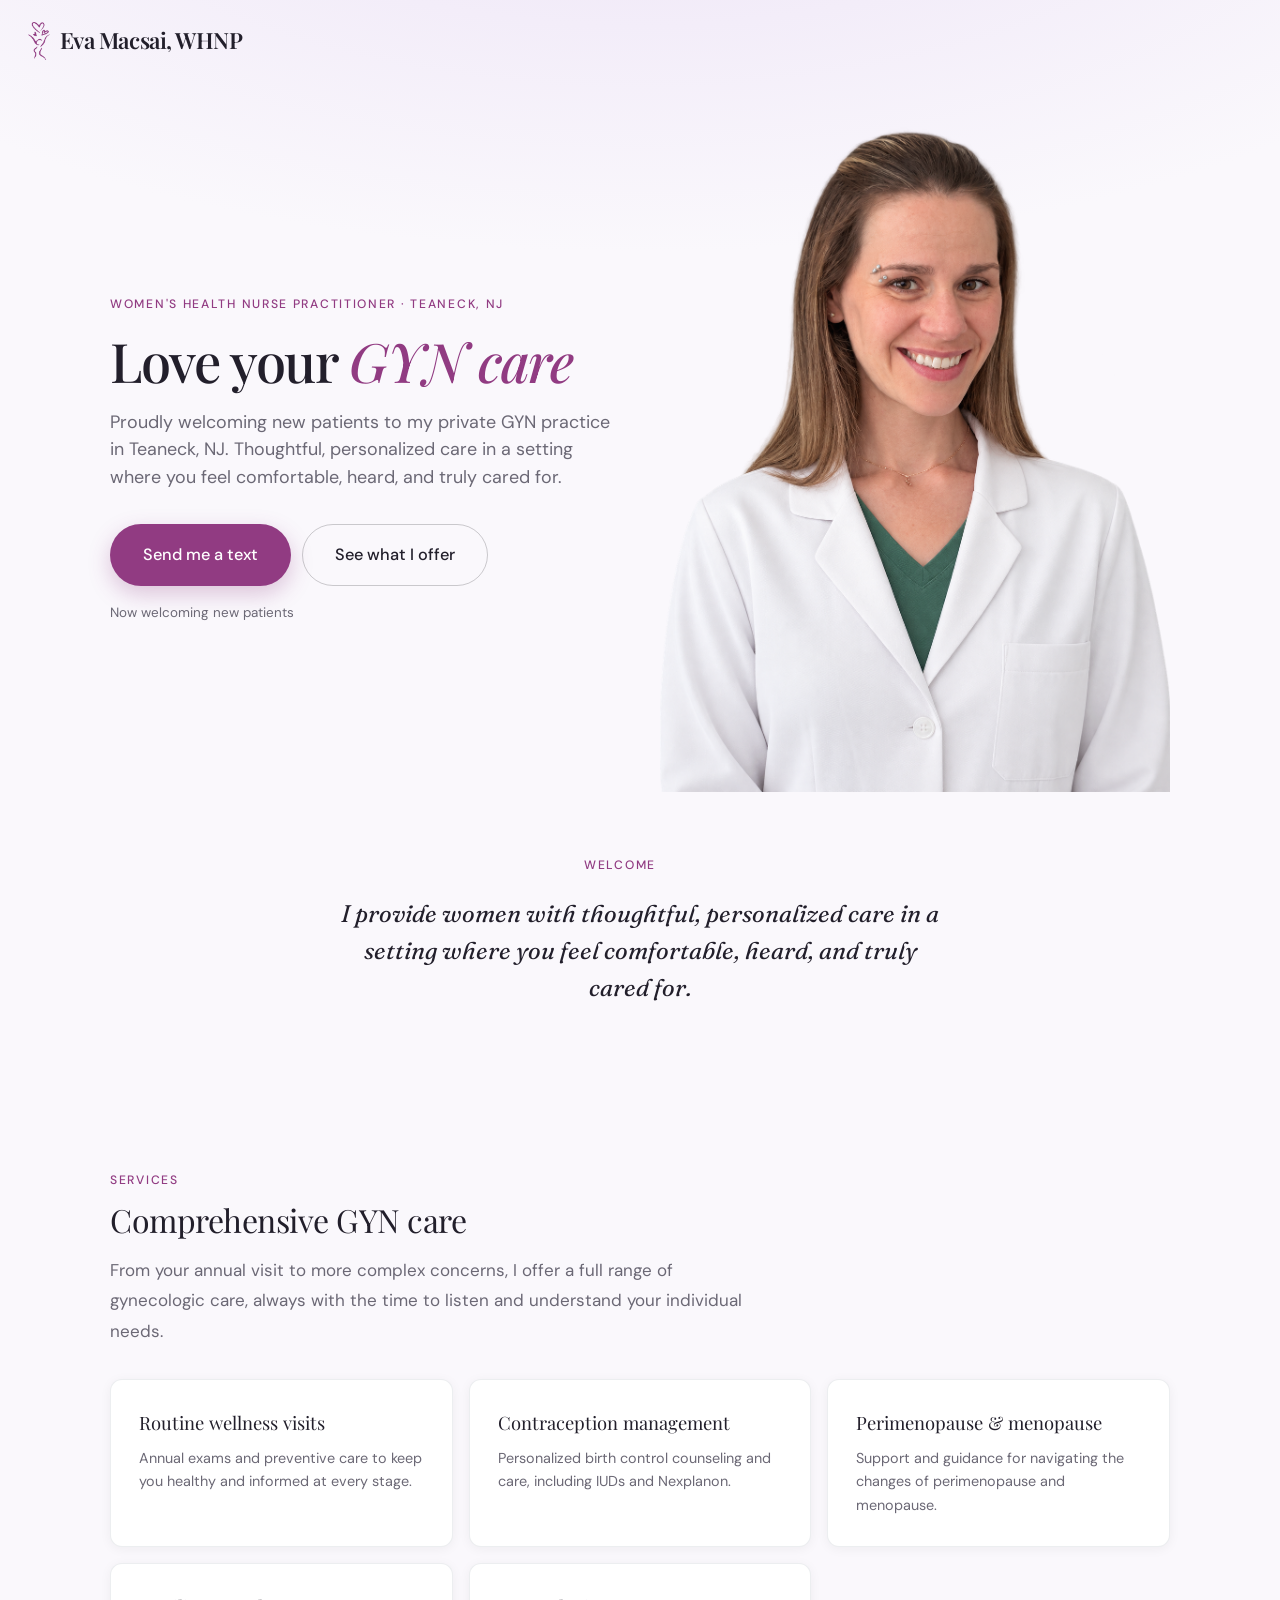
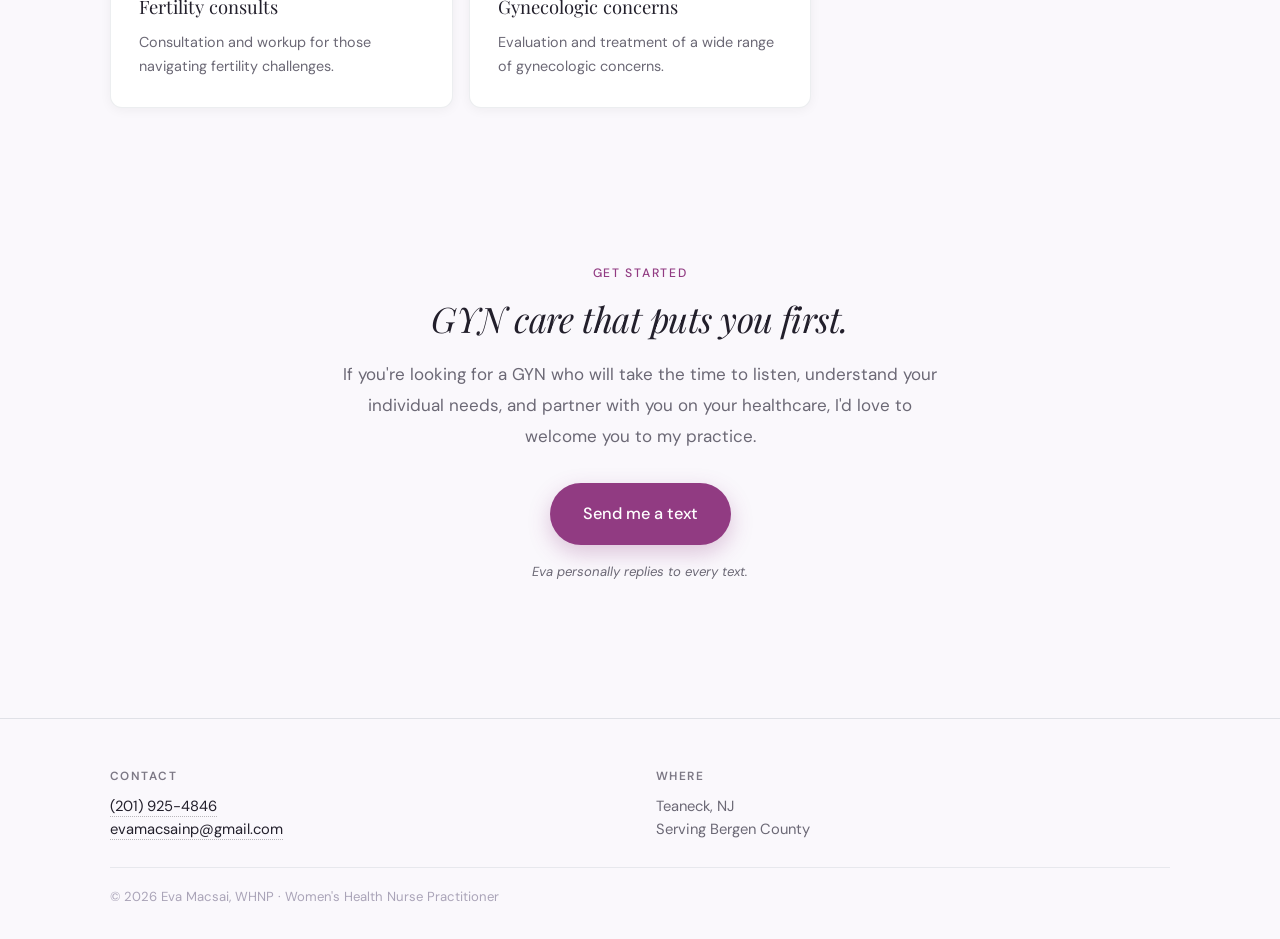
==== commit be0d9b9c: "Desktop hero: bigger photo (fills column), hard horizontal slice bottom-flush (no angled fade)" ====
--- a/index.html
+++ b/index.html
@@ -76,7 +76,7 @@
   </nav>
 
   <!-- HERO (desktop two-column) -->
-  <section class="hero hero-desk" style="padding-top: 2.75rem; padding-bottom: 2rem;">
+  <section class="hero hero-desk" style="padding-top: 2.75rem; padding-bottom: 0;">
     <div class="container hero-2col">
       <div class="col-text">
         <div class="eyebrow">Women's Health Nurse Practitioner · Teaneck, NJ</div>
@@ -89,7 +89,7 @@
         <p class="hero-cta-note">Now welcoming new patients</p>
       </div>
       <div class="col-photo">
-        <img src="headshot-faded.png" alt="Eva Macsai, WHNP">
+        <img src="headshot-hero.png" alt="Eva Macsai, WHNP">
       </div>
     </div>
   </section>
--- a/style.css
+++ b/style.css
@@ -458,8 +458,8 @@
   .hero-desk { display: block; }
 }
 .hero-2col { display: flex; align-items: center; gap: 2.5rem; min-height: 500px; }
-.hero-2col .col-text { flex: 1 1 54%; text-align: left; }
-.hero-2col .col-photo { flex: 1 1 46%; align-self: stretch; display: flex; align-items: flex-end; justify-content: flex-end; }
-.hero-2col .col-photo img { width: 100%; max-width: 470px; height: auto; display: block; }
+.hero-2col .col-text { flex: 1 1 50%; text-align: left; }
+.hero-2col .col-photo { flex: 1 1 50%; align-self: stretch; display: flex; align-items: flex-end; justify-content: flex-end; }
+.hero-2col .col-photo img { width: 100%; max-width: 100%; height: auto; display: block; }
 .hero-2col .col-text .lede { margin-left: 0; max-width: 520px; }
 .hero-2col .col-text .btns { justify-content: flex-start; }
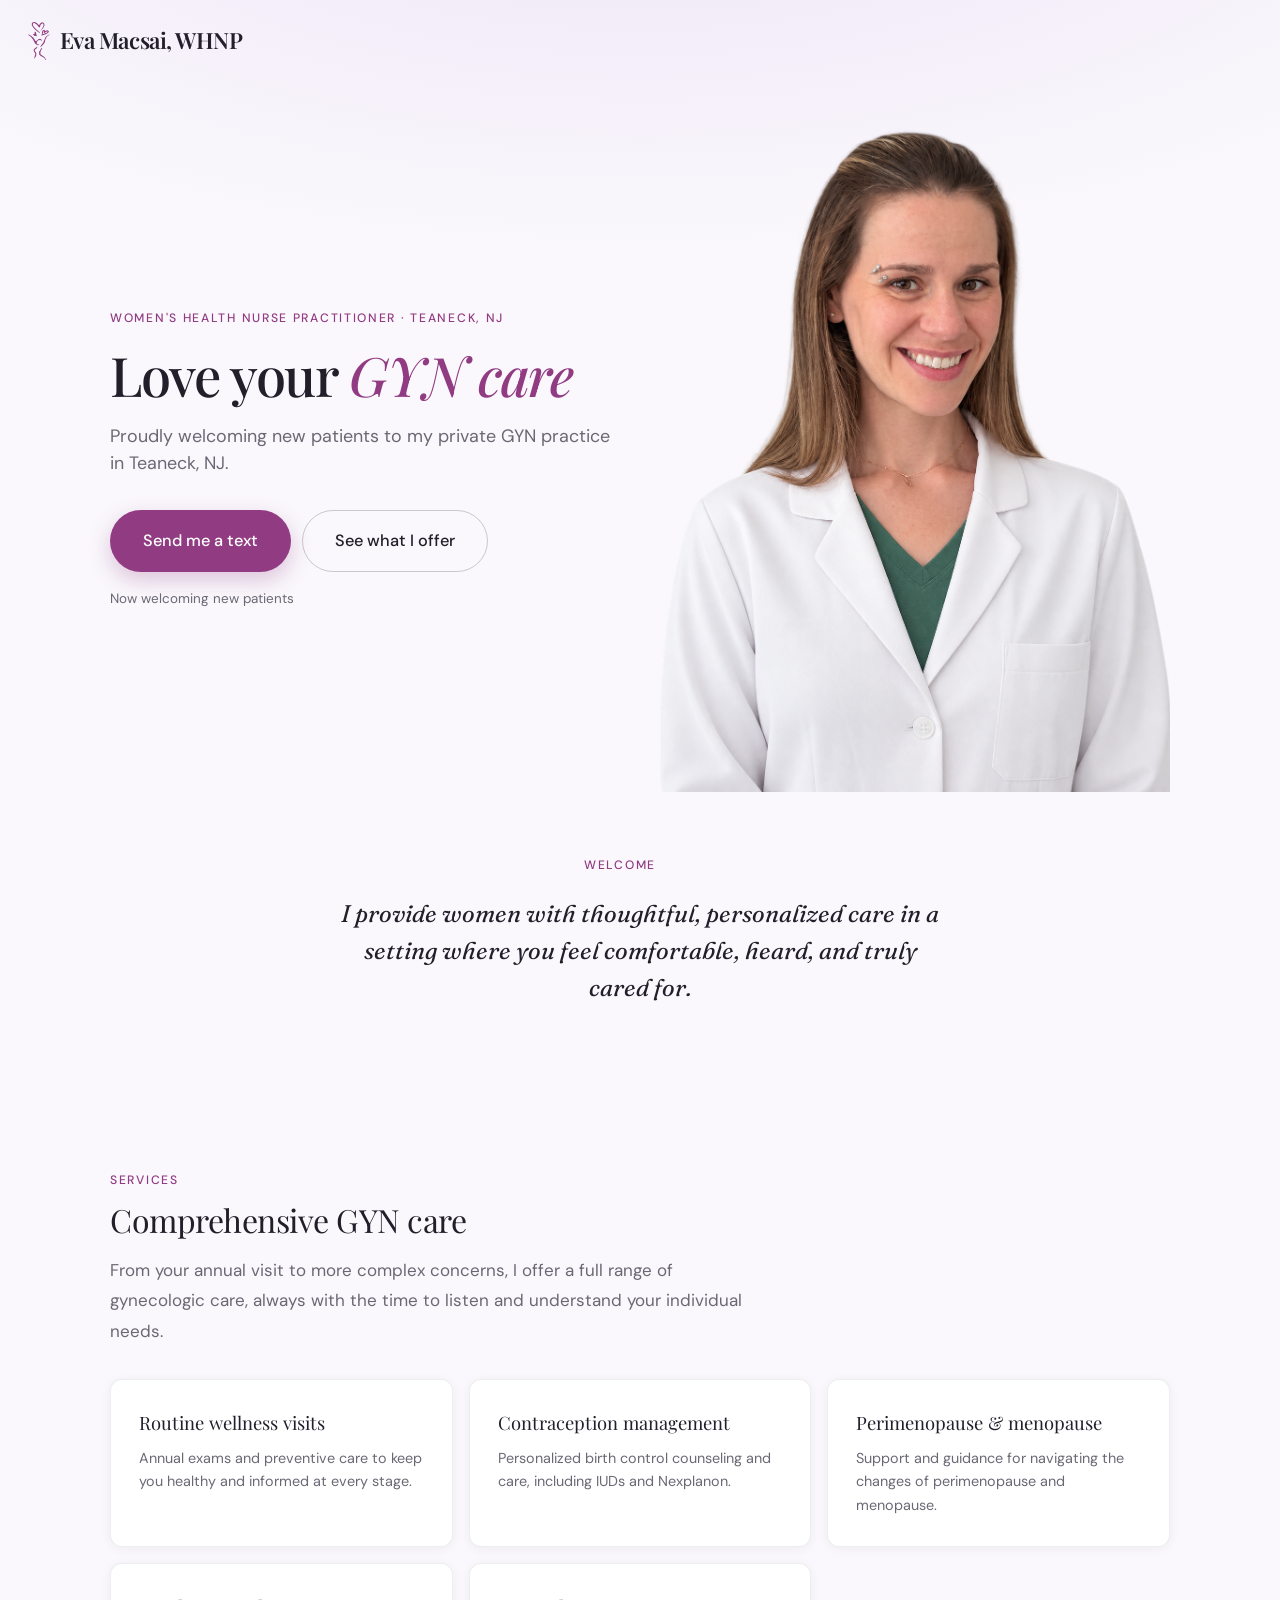
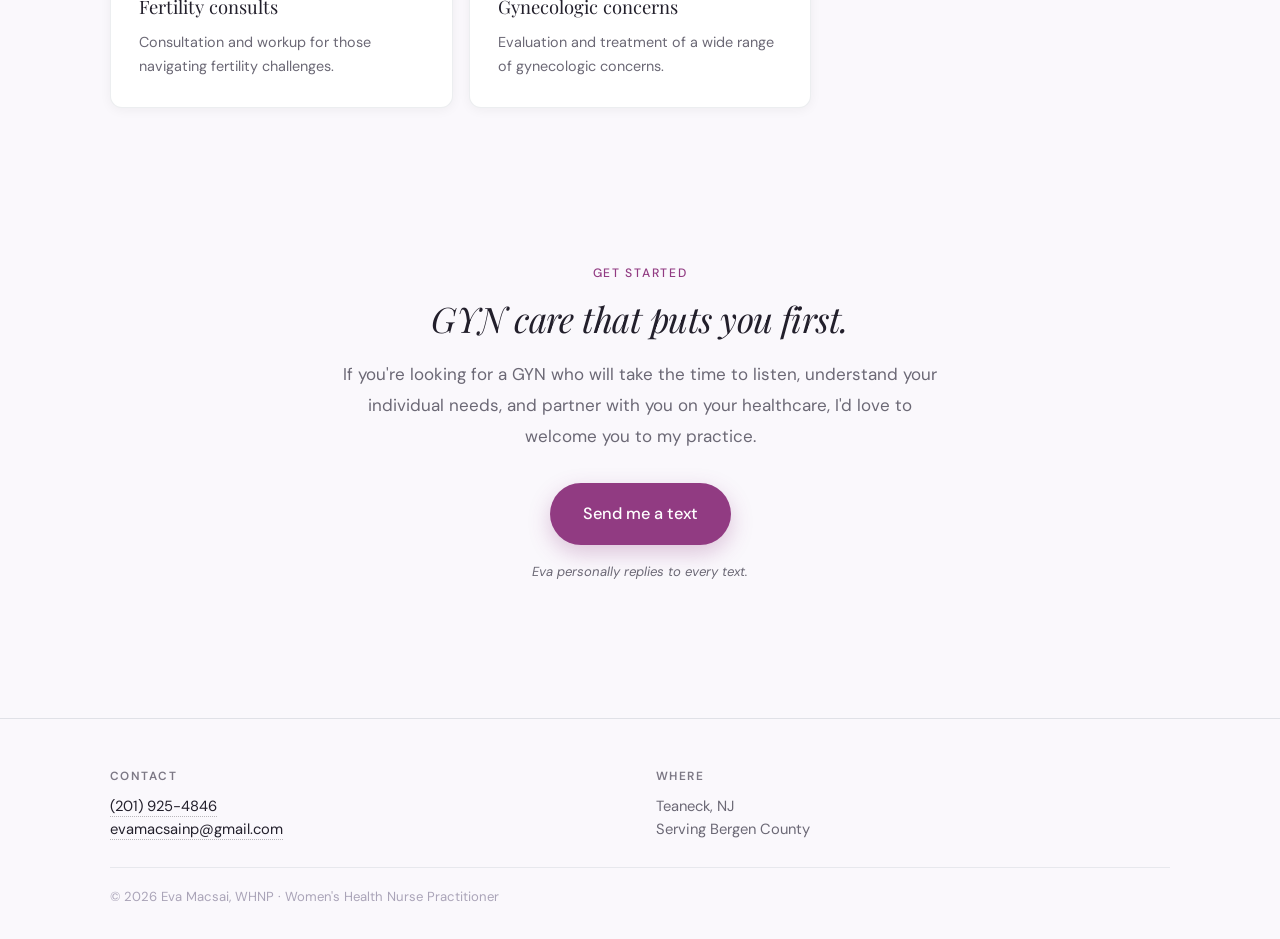
==== commit 51dd26ab: "Hero: trim lede so it no longer duplicates the Welcome line" ====
--- a/index.html
+++ b/index.html
@@ -81,7 +81,7 @@
       <div class="col-text">
         <div class="eyebrow">Women's Health Nurse Practitioner · Teaneck, NJ</div>
         <h1 class="h1" style="margin-top:0.6rem; margin-bottom:1.1rem;">Love your <em>GYN care</em></h1>
-        <p class="lede">Proudly welcoming new patients to my private GYN practice in Teaneck, NJ. Thoughtful, personalized care in a setting where you feel comfortable, heard, and truly cared for.</p>
+        <p class="lede">Proudly welcoming new patients to my private GYN practice in Teaneck, NJ.</p>
         <div class="btns" style="margin-top:1.75rem;">
           <a href="sms:+12019254846?&body=Hi%20Eva%21%20I%20found%20your%20website%20and%20I%27d%20love%20to%20book%20an%20appointment%20with%20you%20%F0%9F%98%8A" class="btn btn-primary btn-hero">Send me a text</a>
           <a href="#services" class="btn btn-secondary btn-hero">See what I offer</a>
@@ -105,7 +105,7 @@
         <a href="#services" class="btn btn-secondary btn-hero">See what I offer</a>
       </div>
       <p class="hero-cta-note">Now welcoming new patients</p>
-      <p class="lede" style="margin-top: 1.75rem;">Proudly welcoming new patients to my private GYN practice in Teaneck, NJ. Thoughtful, personalized care in a setting where you feel comfortable, heard, and truly cared for.</p>
+      <p class="lede" style="margin-top: 1.75rem;">Proudly welcoming new patients to my private GYN practice in Teaneck, NJ.</p>
     </div>
   </section>
 
